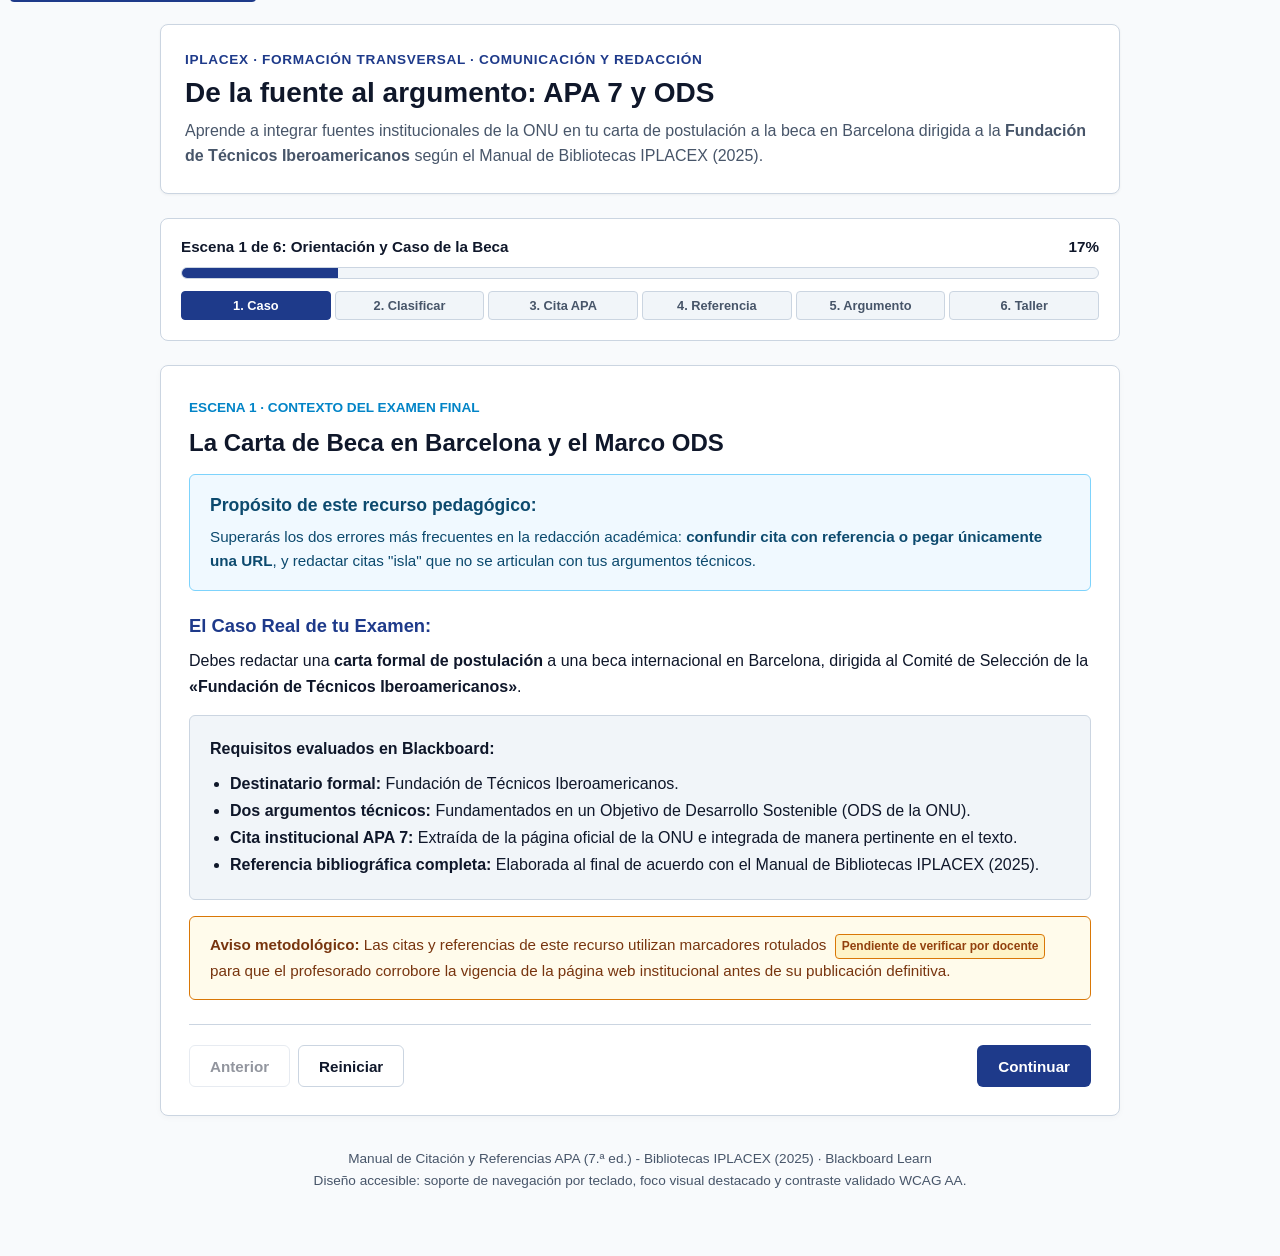
==== public/de_la_fuente_al_argumento_v1.html @ 6ce0df16 "feat: initialize project structure and base app Set up the core development environment with Vite, R" ====
<!DOCTYPE html>
<html lang="es">
<head>
  <meta charset="UTF-8">
  <meta name="viewport" content="width=device-width, initial-scale=1.0">
  <title>De la fuente al argumento (v1) - Objeto de Aprendizaje APA 7 & ODS</title>
  <meta name="description" content="Recurso educativo accesible de Formación Transversal Comunicación y Redacción (IPLACEX): de la fuente al argumento, normas APA 7 y ODS de la ONU.">
  <style>
    :root {
      --color-bg: #f8fafc;
      --color-surface: #ffffff;
      --color-surface-subtle: #f1f5f9;
      --color-border: #cbd5e1;
      --color-border-dark: #94a3b8;
      --color-text: #0f172a;
      --color-text-muted: #475569;
      --color-primary: #1e3a8a;
      --color-primary-hover: #172554;
      --color-accent: #0284c7;
      --color-success-bg: #ecfdf5;
      --color-success-border: #059669;
      --color-success-text: #064e3b;
      --color-error-bg: #fef2f2;
      --color-error-border: #dc2626;
      --color-error-text: #7f1d1d;
      --color-warning-bg: #fffbeb;
      --color-warning-border: #d97706;
      --color-warning-text: #78350f;
      --font-main: -apple-system, BlinkMacSystemFont, "Segoe UI", Roboto, Helvetica, Arial, sans-serif;
      --font-mono: ui-monospace, SFMono-Regular, Menlo, Monaco, Consolas, monospace;
    }

    * {
      box-sizing: border-box;
      margin: 0;
      padding: 0;
    }

    body {
      font-family: var(--font-main);
      background-color: var(--color-bg);
      color: var(--color-text);
      line-height: 1.6;
      padding: 1.5rem 1rem 4rem 1rem;
    }

    /* Skip link for keyboard accessibility */
    .skip-link {
      position: absolute;
      top: -40px;
      left: 10px;
      background: var(--color-primary);
      color: #fff;
      padding: 8px 16px;
      text-decoration: none;
      font-weight: bold;
      z-index: 1000;
      border-radius: 4px;
    }
    .skip-link:focus {
      top: 10px;
      outline: 3px solid #facc15;
    }

    :focus-visible {
      outline: 3px solid #1e3a8a;
      outline-offset: 3px;
    }

    .container {
      max-width: 960px;
      margin: 0 auto;
    }

    header.app-header {
      background: var(--color-surface);
      border: 1px solid var(--color-border);
      border-radius: 8px;
      padding: 1.5rem;
      margin-bottom: 1.5rem;
      box-shadow: 0 1px 3px rgba(0,0,0,0.05);
    }

    .badge-institution {
      font-size: 0.85rem;
      font-weight: 600;
      color: var(--color-primary);
      text-transform: uppercase;
      letter-spacing: 0.05em;
      margin-bottom: 0.25rem;
    }

    h1.resource-title {
      font-size: 1.75rem;
      font-weight: 800;
      color: var(--color-text);
      margin-bottom: 0.5rem;
      line-height: 1.25;
    }

    p.resource-subtitle {
      color: var(--color-text-muted);
      font-size: 1rem;
    }

    /* Accessible Progress Bar */
    .progress-section {
      background: var(--color-surface);
      border: 1px solid var(--color-border);
      border-radius: 8px;
      padding: 1rem 1.25rem;
      margin-bottom: 1.5rem;
    }

    .progress-header {
      display: flex;
      justify-content: space-between;
      align-items: center;
      margin-bottom: 0.5rem;
      font-size: 0.95rem;
      font-weight: 600;
    }

    .progress-track {
      width: 100%;
      height: 12px;
      background: var(--color-surface-subtle);
      border: 1px solid var(--color-border);
      border-radius: 6px;
      overflow: hidden;
    }

    .progress-fill {
      height: 100%;
      background: var(--color-primary);
      width: 16.66%;
      transition: width 0.3s ease;
    }

    .scene-indicators {
      display: flex;
      justify-content: space-between;
      margin-top: 0.75rem;
      gap: 0.25rem;
      overflow-x: auto;
      padding-bottom: 4px;
    }

    .scene-dot-btn {
      flex: 1;
      min-width: 38px;
      background: var(--color-surface-subtle);
      border: 1px solid var(--color-border);
      border-radius: 4px;
      padding: 6px 4px;
      font-size: 0.8rem;
      font-weight: 600;
      color: var(--color-text-muted);
      cursor: pointer;
      text-align: center;
    }

    .scene-dot-btn.active {
      background: var(--color-primary);
      color: #ffffff;
      border-color: var(--color-primary);
    }

    .scene-dot-btn.completed {
      border-color: var(--color-success-border);
      color: var(--color-success-text);
    }

    /* Main Scene Card */
    main.scene-card {
      background: var(--color-surface);
      border: 1px solid var(--color-border);
      border-radius: 8px;
      padding: 1.75rem;
      box-shadow: 0 2px 6px rgba(0,0,0,0.03);
      margin-bottom: 1.5rem;
    }

    .scene-badge {
      display: inline-block;
      font-size: 0.85rem;
      font-weight: 700;
      color: var(--color-accent);
      margin-bottom: 0.5rem;
    }

    h2.scene-heading {
      font-size: 1.5rem;
      color: var(--color-text);
      margin-bottom: 1rem;
      line-height: 1.3;
    }

    .callout {
      border-radius: 6px;
      padding: 1rem 1.25rem;
      margin: 1rem 0;
      font-size: 0.95rem;
      border: 1px solid var(--color-border);
      background: var(--color-surface-subtle);
    }

    .callout-info {
      border-color: #7dd3fc;
      background: #f0f9ff;
      color: #0c4a6e;
    }

    .callout-warning {
      border-color: var(--color-warning-border);
      background: var(--color-warning-bg);
      color: var(--color-warning-text);
    }

    .callout-note {
      font-style: italic;
      color: var(--color-text-muted);
    }

    .tag-unverified {
      display: inline-block;
      background: #fef3c7;
      border: 1px solid #d97706;
      color: #92400e;
      font-size: 0.75rem;
      font-weight: 700;
      padding: 2px 6px;
      border-radius: 4px;
      margin-left: 4px;
    }

    /* Activity components */
    .activity-container {
      margin-top: 1.5rem;
    }

    .options-grid {
      display: grid;
      gap: 1rem;
      margin-top: 1rem;
    }

    .option-card {
      background: var(--color-surface);
      border: 2px solid var(--color-border);
      border-radius: 6px;
      padding: 1rem 1.25rem;
      text-align: left;
      cursor: pointer;
      font-size: 0.95rem;
      color: var(--color-text);
      transition: border-color 0.15s, background-color 0.15s;
    }

    .option-card:hover {
      border-color: var(--color-primary);
      background-color: var(--color-surface-subtle);
    }

    .option-card.selected {
      border-color: var(--color-primary);
      background-color: #eff6ff;
    }

    .feedback-box {
      margin-top: 1.25rem;
      padding: 1rem 1.25rem;
      border-radius: 6px;
      font-size: 0.95rem;
      line-height: 1.5;
      display: none;
    }

    .feedback-box.active {
      display: block;
    }

    .feedback-success {
      background: var(--color-success-bg);
      border: 2px solid var(--color-success-border);
      color: var(--color-success-text);
    }

    .feedback-error {
      background: var(--color-error-bg);
      border: 2px solid var(--color-error-border);
      color: var(--color-error-text);
    }

    .hint-box {
      background: #fefce8;
      border: 1px dashed #ca8a04;
      color: #713f12;
      padding: 0.75rem 1rem;
      border-radius: 6px;
      margin-top: 0.75rem;
      font-size: 0.9rem;
      display: none;
    }

    .hint-box.active {
      display: block;
    }

    /* Actions Toolbar */
    .nav-toolbar {
      display: flex;
      justify-content: space-between;
      align-items: center;
      gap: 0.75rem;
      flex-wrap: wrap;
      margin-top: 1.5rem;
      padding-top: 1.25rem;
      border-top: 1px solid var(--color-border);
    }

    .btn {
      display: inline-flex;
      align-items: center;
      justify-content: center;
      padding: 0.65rem 1.25rem;
      font-size: 0.95rem;
      font-weight: 600;
      border-radius: 6px;
      cursor: pointer;
      text-decoration: none;
      border: 1px solid transparent;
      min-height: 42px;
    }

    .btn-primary {
      background: var(--color-primary);
      color: #ffffff;
    }
    .btn-primary:hover {
      background: var(--color-primary-hover);
    }

    .btn-secondary {
      background: var(--color-surface);
      border-color: var(--color-border);
      color: var(--color-text);
    }
    .btn-secondary:hover {
      background: var(--color-surface-subtle);
      border-color: var(--color-border-dark);
    }

    .btn-hint {
      background: #fef9c3;
      border-color: #facc15;
      color: #854d0e;
    }
    .btn-hint:hover {
      background: #fef08a;
    }

    .btn:disabled {
      opacity: 0.45;
      cursor: not-allowed;
    }

    /* Code & Comparison styling */
    .quote-box {
      background: var(--color-surface-subtle);
      border-left: 4px solid var(--color-primary);
      padding: 1rem;
      margin: 1rem 0;
      font-style: italic;
    }

    .comp-grid {
      display: grid;
      grid-template-columns: 1fr;
      gap: 1.25rem;
      margin-top: 1rem;
    }
    @media (min-width: 768px) {
      .comp-grid {
        grid-template-columns: 1fr 1fr;
      }
    }

    .comp-card {
      border: 2px solid var(--color-border);
      border-radius: 8px;
      padding: 1.25rem;
      background: var(--color-surface);
      display: flex;
      flex-direction: column;
      justify-content: space-between;
    }

    .comp-badge {
      font-size: 0.8rem;
      font-weight: 700;
      padding: 2px 8px;
      border-radius: 4px;
      margin-bottom: 0.5rem;
      display: inline-block;
    }

    .comp-badge-ineffective {
      background: #fee2e2;
      color: #991b1b;
      border: 1px solid #f87171;
    }

    .comp-badge-effective {
      background: #dcfce7;
      color: #166534;
      border: 1px solid #4ade80;
    }

    .ref-builder-item {
      background: var(--color-surface-subtle);
      border: 1px solid var(--color-border);
      padding: 0.75rem 1rem;
      border-radius: 6px;
      margin-bottom: 0.5rem;
    }
    .ref-builder-item strong {
      color: var(--color-primary);
    }

    /* Checklist */
    .rubric-item {
      border: 1px solid var(--color-border);
      border-radius: 6px;
      padding: 1rem;
      margin-bottom: 0.75rem;
      background: var(--color-surface);
    }
    .rubric-item label {
      display: flex;
      align-items: flex-start;
      gap: 0.75rem;
      font-weight: 600;
      cursor: pointer;
    }
    .rubric-item input[type="checkbox"] {
      width: 20px;
      height: 20px;
      margin-top: 2px;
      accent-color: var(--color-primary);
    }

    footer.app-footer {
      text-align: center;
      font-size: 0.85rem;
      color: var(--color-text-muted);
      margin-top: 2rem;
    }

    /* Screen reader only */
    .sr-only {
      position: absolute;
      width: 1px;
      height: 1px;
      padding: 0;
      margin: -1px;
      overflow: hidden;
      clip: rect(0,0,0,0);
      border: 0;
    }
  </style>
</head>
<body>
  <a href="#main-content" class="skip-link">Saltar al contenido principal</a>

  <div class="container">
    <header class="app-header" role="banner">
      <div class="badge-institution">IPLACEX · Formación Transversal · Comunicación y Redacción</div>
      <h1 class="resource-title">De la fuente al argumento: APA 7 y ODS</h1>
      <p class="resource-subtitle">
        Aprende a integrar fuentes institucionales de la ONU en tu carta de postulación a la beca en Barcelona dirigida a la <strong>Fundación de Técnicos Iberoamericanos</strong> según el Manual de Bibliotecas IPLACEX (2025).
      </p>
    </header>

    <!-- Progress indicator -->
    <section class="progress-section" aria-label="Progreso del recurso educativo">
      <div class="progress-header">
        <span id="progress-label">Escena 1 de 6: Orientación y Caso</span>
        <span id="progress-percent" aria-live="polite">17%</span>
      </div>
      <div class="progress-track" role="progressbar" id="progress-bar" aria-valuenow="17" aria-valuemin="0" aria-valuemax="100" aria-labelledby="progress-label">
        <div class="progress-fill" id="progress-fill" style="width: 17%;"></div>
      </div>
      <nav class="scene-indicators" aria-label="Selector de escenas">
        <button class="scene-dot-btn active" id="dot-1" onclick="goToScene(1)">1. Caso</button>
        <button class="scene-dot-btn" id="dot-2" onclick="goToScene(2)">2. Clasificar</button>
        <button class="scene-dot-btn" id="dot-3" onclick="goToScene(3)">3. Cita APA</button>
        <button class="scene-dot-btn" id="dot-4" onclick="goToScene(4)">4. Referencia</button>
        <button class="scene-dot-btn" id="dot-5" onclick="goToScene(5)">5. Argumento</button>
        <button class="scene-dot-btn" id="dot-6" onclick="goToScene(6)">6. Taller</button>
      </nav>
    </section>

    <!-- Main dynamic stage -->
    <main class="scene-card" id="main-content" role="main" tabindex="-1">
      <div id="scene-container">
        <!-- Content will be rendered dynamically by JavaScript -->
      </div>

      <nav class="nav-toolbar" aria-label="Navegación entre escenas">
        <div style="display: flex; gap: 0.5rem;">
          <button class="btn btn-secondary" id="btn-prev" onclick="changeScene(-1)">Anterior</button>
          <button class="btn btn-secondary" id="btn-restart" onclick="restartResource()">Reiniciar</button>
        </div>
        <div style="display: flex; gap: 0.5rem;">
          <button class="btn btn-hint" id="btn-hint" onclick="toggleHint()">Mostrar Pista</button>
          <button class="btn btn-primary" id="btn-next" onclick="changeScene(1)">Continuar</button>
        </div>
      </nav>
    </main>

    <footer class="app-footer">
      <p>Manual de Citación y Referencias APA (7.ª ed.) - Bibliotecas IPLACEX (2025) · Blackboard Learn</p>
      <p>Diseño accesible: soporte de navegación por teclado, foco visual destacado y contraste validado WCAG AA.</p>
    </footer>
  </div>

  <script>
    // State management
    let currentScene = 1;
    const totalScenes = 6;
    let hintVisible = false;

    // Interactive state for Scene 2
    let s2Answers = {};
    const s2Items = [
      { id: 'item1', text: 'https://www.un.org/sustainabledevelopment/es/cities/', correct: 'url', explanation: 'Es una URL suelta. Nunca debe ponerse en el cuerpo del texto para fundamentar una afirmación, ni reemplaza la cita o referencia.' },
      { id: 'item2', text: '(Organización de las Naciones Unidas [ONU], 2023, párr. 4)', correct: 'cita', explanation: 'Es una CITA PARENTÉTICA en el texto. Se ubica en el párrafo entre paréntesis, indicando autor corporativo, sigla, año y párrafo.' },
      { id: 'item3', text: 'Organización de las Naciones Unidas. (2023). Objetivo 11: Lograr que las ciudades sean más inclusivas, seguras, resilientes y sostenibles. Naciones Unidas. https://www.un.org/sustainabledevelopment/es/cities/', correct: 'referencia', explanation: 'Es una REFERENCIA BIBLIOGRÁFICA completa según APA 7 (Manual IPLACEX 2025), ubicada en la sección final de Referencias.' }
    ];

    // Interactive state for Scene 3
    let s3Selected = null;

    // Interactive state for Scene 5
    let s5Selected = null;

    function renderScene(sceneNum) {
      const container = document.getElementById('scene-container');
      hintVisible = false;
      document.getElementById('btn-hint').style.display = (sceneNum >= 2 && sceneNum <= 5) ? 'inline-flex' : 'none';
      document.getElementById('btn-prev').disabled = (sceneNum === 1);
      document.getElementById('btn-next').innerText = (sceneNum === totalScenes) ? 'Finalizar' : 'Continuar';

      // Update progress
      const pct = Math.round((sceneNum / totalScenes) * 100);
      document.getElementById('progress-percent').innerText = pct + '%';
      document.getElementById('progress-fill').style.width = pct + '%';
      document.getElementById('progress-bar').setAttribute('aria-valuenow', pct);

      const sceneNames = [
        "Orientación y Caso de la Beca",
        "Clasificar Cita, Referencia y URL",
        "Seleccionar Cita Institucional APA 7",
        "Construir la Referencia Bibliográfica",
        "Comparar Fragmentos y Argumentación ODS",
        "Taller Integrador y Autoevaluación"
      ];
      document.getElementById('progress-label').innerText = `Escena ${sceneNum} de ${totalScenes}: ${sceneNames[sceneNum - 1]}`;

      // Update dot buttons
      for (let i = 1; i <= totalScenes; i++) {
        const dot = document.getElementById('dot-' + i);
        if (dot) {
          dot.className = 'scene-dot-btn' + (i === sceneNum ? ' active' : (i < sceneNum ? ' completed' : ''));
        }
      }

      if (sceneNum === 1) {
        container.innerHTML = `
          <span class="scene-badge">ESCENA 1 · CONTEXTO DEL EXAMEN FINAL</span>
          <h2 class="scene-heading">La Carta de Beca en Barcelona y el Marco ODS</h2>
          
          <div class="callout callout-info">
            <h3 style="font-size: 1.1rem; margin-bottom: 0.35rem;">Propósito de este recurso pedagógico:</h3>
            <p>Superarás los dos errores más frecuentes en la redacción académica: <strong>confundir cita con referencia o pegar únicamente una URL</strong>, y redactar citas "isla" que no se articulan con tus argumentos técnicos.</p>
          </div>

          <h3 style="font-size: 1.15rem; margin-top: 1.25rem; color: var(--color-primary);">El Caso Real de tu Examen:</h3>
          <p style="margin-top: 0.5rem;">
            Debes redactar una <strong>carta formal de postulación</strong> a una beca internacional en Barcelona, dirigida al Comité de Selección de la <strong>«Fundación de Técnicos Iberoamericanos»</strong>.
          </p>
          
          <div style="background: var(--color-surface-subtle); border: 1px solid var(--color-border); border-radius: 6px; padding: 1.25rem; margin: 1rem 0;">
            <h4 style="font-size: 1rem; color: var(--color-text); margin-bottom: 0.5rem;">Requisitos evaluados en Blackboard:</h4>
            <ul style="padding-left: 1.25rem; line-height: 1.7;">
              <li><strong>Destinatario formal:</strong> Fundación de Técnicos Iberoamericanos.</li>
              <li><strong>Dos argumentos técnicos:</strong> Fundamentados en un Objetivo de Desarrollo Sostenible (ODS de la ONU).</li>
              <li><strong>Cita institucional APA 7:</strong> Extraída de la página oficial de la ONU e integrada de manera pertinente en el texto.</li>
              <li><strong>Referencia bibliográfica completa:</strong> Elaborada al final de acuerdo con el Manual de Bibliotecas IPLACEX (2025).</li>
            </ul>
          </div>

          <div class="callout callout-warning">
            <strong>Aviso metodológico:</strong> Las citas y referencias de este recurso utilizan marcadores rotulados <span class="tag-unverified">Pendiente de verificar por docente</span> para que el profesorado corrobore la vigencia de la página web institucional antes de su publicación definitiva.
          </div>
        `;
      } else if (sceneNum === 2) {
        container.innerHTML = `
          <span class="scene-badge">ESCENA 2 · ACTIVIDAD INTERACTIVA</span>
          <h2 class="scene-heading">Clasificar: Cita en el texto, Referencia o URL</h2>
          <p>Identifica cada elemento para evitar el error de copiar y pegar enlaces en medio de tus párrafos.</p>

          <div class="activity-container">
            ${s2Items.map((item, idx) => `
              <div style="background: var(--color-surface-subtle); border: 1px solid var(--color-border); border-radius: 6px; padding: 1rem; margin-bottom: 1rem;">
                <p style="font-family: var(--font-mono); font-size: 0.95rem; margin-bottom: 0.75rem; word-break: break-all;"><strong>Elemento ${idx + 1}:</strong> "${item.text}"</p>
                <div style="display: flex; gap: 0.5rem; flex-wrap: wrap;">
                  <button class="btn btn-secondary ${s2Answers[item.id] === 'cita' ? 'btn-primary' : ''}" onclick="selectS2('${item.id}', 'cita')">Cita en el texto</button>
                  <button class="btn btn-secondary ${s2Answers[item.id] === 'referencia' ? 'btn-primary' : ''}" onclick="selectS2('${item.id}', 'referencia')">Referencia bibliográfica</button>
                  <button class="btn btn-secondary ${s2Answers[item.id] === 'url' ? 'btn-primary' : ''}" onclick="selectS2('${item.id}', 'url')">URL suelta</button>
                </div>
                <div id="fb-s2-${item.id}" class="feedback-box" style="margin-top: 0.75rem;"></div>
              </div>
            `).join('')}
          </div>

          <div id="hint-content" class="hint-box">
            <strong>Pista docente:</strong> La cita va dentro del párrafo con paréntesis o en la redacción; la referencia va en la lista final con autor, fecha, título en cursiva y enlace; la URL suelta es solo la dirección web técnica sin datos de autoría.
          </div>
        `;
      } else if (sceneNum === 3) {
        container.innerHTML = `
          <span class="scene-badge">ESCENA 3 · REGLAS APA 7 (MANUAL IPLACEX 2025)</span>
          <h2 class="scene-heading">Seleccionar la Cita Institucional Correcta</h2>
          <p>En páginas web de la ONU, el autor es corporativo: <strong>Organización de las Naciones Unidas [ONU]</strong> en primera mención. En citas textuales de páginas web sin número de página, se indica el párrafo (ej. <code>párr. 4</code>).</p>

          <div class="activity-container">
            <h3 style="font-size: 1.05rem; margin-bottom: 0.75rem;">¿Cuál de las siguientes opciones cita correctamente la fuente en el cuerpo de la carta?</h3>
            <div class="options-grid">
              <button class="option-card ${s3Selected === 1 ? 'selected' : ''}" onclick="selectS3(1)">
                <strong>Opción A:</strong> "Como señala la Organización de las Naciones Unidas [ONU] (2023, párr. 4), la gestión eficiente de residuos en urbes requiere técnicos capacitados..."
              </button>
              <button class="option-card ${s3Selected === 2 ? 'selected' : ''}" onclick="selectS3(2)">
                <strong>Opción B:</strong> "La gestión eficiente de residuos en urbes requiere técnicos capacitados (ver https://www.un.org/sustainabledevelopment/es/cities/)."
              </button>
              <button class="option-card ${s3Selected === 3 ? 'selected' : ''}" onclick="selectS3(3)">
                <strong>Opción C:</strong> "Según el artículo 'Objetivo 11' (2023), se necesitan técnicos en Barcelona..."
              </button>
            </div>
            <div id="fb-s3" class="feedback-box"></div>
          </div>

          <div id="hint-content" class="hint-box">
            <strong>Pista docente:</strong> Descarta inmediatamente cualquier opción que inserte una dirección "https://" dentro del texto. En APA 7 nunca se cita por URL ni por título cuando la institución es claramente la autora.
          </div>
        `;
      } else if (sceneNum === 4) {
        container.innerHTML = `
          <span class="scene-badge">ESCENA 4 · CONSTRUCCIÓN DE LA REFERENCIA</span>
          <h2 class="scene-heading">Los 4 Elementos Canónicos de la Referencia APA 7</h2>
          <p>Toda referencia de página web institucional responde a cuatro preguntas fundamentales:</p>

          <div style="margin: 1.25rem 0;">
            <div class="ref-builder-item">
              <strong>1. ¿Quién? (Autor corporativo):</strong> Organización de las Naciones Unidas.
              <div style="font-size: 0.85rem; color: var(--color-text-muted);">Nombre completo oficial terminado en punto.</div>
            </div>
            <div class="ref-builder-item">
              <strong>2. ¿Cuándo? (Fecha):</strong> (2023). <span class="tag-unverified">Pendiente de verificar por docente</span>
              <div style="font-size: 0.85rem; color: var(--color-text-muted);">Año entre paréntesis seguido de punto. Si la página no tiene fecha visible, se usa <em>(s.f.)</em>.</div>
            </div>
            <div class="ref-builder-item">
              <strong>3. ¿Qué? (Título de la página web):</strong> <em>Objetivo 11: Lograr que las ciudades sean más inclusivas, seguras, resilientes y sostenibles.</em>
              <div style="font-size: 0.85rem; color: var(--color-text-muted);">En cursiva (itálica), seguido de punto.</div>
            </div>
            <div class="ref-builder-item">
              <strong>4. ¿Dónde? (Sitio web y URL):</strong> Naciones Unidas. https://www.un.org/sustainabledevelopment/es/cities/
              <div style="font-size: 0.85rem; color: var(--color-text-muted);">Nombre del sitio si difiere del autor, y la URL directa sin punto final para mantener activo el hipervínculo.</div>
            </div>
          </div>

          <div class="callout callout-info">
            <strong>Resultado final consolidado en la sección "Referencias":</strong><br>
            <p style="font-family: var(--font-mono); font-size: 0.9rem; margin-top: 0.5rem; background: #fff; padding: 0.75rem; border: 1px solid var(--color-border); border-radius: 4px;">
              Organización de las Naciones Unidas. (2023). <em>Objetivo 11: Lograr que las ciudades sean más inclusivas, seguras, resilientes y sostenibles</em>. Naciones Unidas. https://www.un.org/sustainabledevelopment/es/cities/
            </p>
          </div>

          <div id="hint-content" class="hint-box">
            <strong>Pista docente:</strong> En APA 7 ya NO se utiliza la frase "Recuperado de" antes del enlace, a menos que se trate de un recurso que cambia continuamente y exija fecha de consulta.
          </div>
        `;
      } else if (sceneNum === 5) {
        container.innerHTML = `
          <span class="scene-badge">ESCENA 5 · ANÁLISIS RETÓRICO Y ARGUMENTACIÓN</span>
          <h2 class="scene-heading">¿Dónde la fuente del ODS fundamenta el argumento?</h2>
          <p>Compara estos dos fragmentos de postulantes a la <strong>Fundación de Técnicos Iberoamericanos</strong>:</p>

          <div class="comp-grid">
            <div class="comp-card">
              <div>
                <span class="comp-badge comp-badge-ineffective">FRAGMENTO A · CITA DECORATIVA ("ISLA")</span>
                <p style="font-style: italic; font-size: 0.95rem; margin-top: 0.5rem;">
                  "Estimados miembros de la Fundación: Me dirijo a ustedes porque deseo ganar la beca en Barcelona. Como señala la Organización de las Naciones Unidas [ONU] (2023), 'las ciudades representan más del 60 % del uso de recursos'. Por eso Barcelona es una ciudad hermosa y quiero visitarla para estudiar."
                </p>
              </div>
              <button class="btn btn-secondary ${s5Selected === 'A' ? 'btn-primary' : ''}" style="margin-top: 1rem;" onclick="selectS5('A')">Evaluar Fragmento A</button>
            </div>

            <div class="comp-card">
              <div>
                <span class="comp-badge comp-badge-effective">FRAGMENTO B · CITA INTEGRADA Y FUNDAMENTADA</span>
                <p style="font-style: italic; font-size: 0.95rem; margin-top: 0.5rem;">
                  "Estimado Comité de Selección: Postulo a la beca técnica en Barcelona motivado por la necesidad de descarbonizar el transporte local. Según la Organización de las Naciones Unidas [ONU] (2023), lograr ciudades sostenibles (ODS 11) exige modernizar la infraestructura energética crítica (párr. 4). La formación en Barcelona me otorgará metodologías prácticas en redes inteligentes para transferirlas a los municipios de mi región."
                </p>
              </div>
              <button class="btn btn-secondary ${s5Selected === 'B' ? 'btn-primary' : ''}" style="margin-top: 1rem;" onclick="selectS5('B')">Evaluar Fragmento B</button>
            </div>
          </div>

          <div id="fb-s5" class="feedback-box"></div>

          <div id="hint-content" class="hint-box">
            <strong>Pista docente:</strong> Fíjate en cuál de los dos textos el estudiante utiliza los datos de la ONU como base para justificar por qué la beca técnica en Barcelona resolverá una necesidad concreta en su comunidad.
          </div>
        `;
      } else if (sceneNum === 6) {
        container.innerHTML = `
          <span class="scene-badge">ESCENA 6 · TALLER INTEGRADOR Y AUTOEVALUACIÓN</span>
          <h2 class="scene-heading">Pauta de Autoevaluación para tu Carta de Beca</h2>
          <p>Usa esta lista de cotejo antes de entregar tu examen final en Blackboard para garantizar el cumplimiento de los estándares de APA 7 y comunicación formal:</p>

          <div style="margin-top: 1.25rem;">
            <div class="rubric-item">
              <label>
                <input type="checkbox" onchange="checkRubric()">
                <span>
                  <strong>1. Destinatario y Adecuación Formal:</strong>
                  <br><span style="font-size: 0.85rem; font-weight: normal; color: var(--color-text-muted);">La carta está dirigida a la «Fundación de Técnicos Iberoamericanos» con tono formal, profesional y respetuoso.</span>
                </span>
              </label>
            </div>

            <div class="rubric-item">
              <label>
                <input type="checkbox" onchange="checkRubric()">
                <span>
                  <strong>2. Vínculo Explícito con ODS de la ONU:</strong>
                  <br><span style="font-size: 0.85rem; font-weight: normal; color: var(--color-text-muted);">Presentas dos argumentos técnicos vinculados claramente con una meta u objetivo de desarrollo sostenible.</span>
                </span>
              </label>
            </div>

            <div class="rubric-item">
              <label>
                <input type="checkbox" onchange="checkRubric()">
                <span>
                  <strong>3. Cita Institucional Correcta (sin URL en el texto):</strong>
                  <br><span style="font-size: 0.85rem; font-weight: normal; color: var(--color-text-muted);">Utilizas autor corporativo, año o (s.f.) y número de párrafo en caso de cita directa, sin incluir enlaces web dentro del párrafo.</span>
                </span>
              </label>
            </div>

            <div class="rubric-item">
              <label>
                <input type="checkbox" onchange="checkRubric()">
                <span>
                  <strong>4. Articulación Fuente-Argumento:</strong>
                  <br><span style="font-size: 0.85rem; font-weight: normal; color: var(--color-text-muted);">La cita sustenta tu argumento; explicas cómo la estancia en Barcelona te permitirá aplicar soluciones técnicas.</span>
                </span>
              </label>
            </div>

            <div class="rubric-item">
              <label>
                <input type="checkbox" onchange="checkRubric()">
                <span>
                  <strong>5. Referencia Bibliográfica Completa (Manual IPLACEX 2025):</strong>
                  <br><span style="font-size: 0.85rem; font-weight: normal; color: var(--color-text-muted);">Autor. (Año o s.f.). <em>Título en cursiva</em>. Sitio web. URL activa al final del documento.</span>
                </span>
              </label>
            </div>
          </div>

          <div id="rubric-summary" class="callout callout-info" style="margin-top: 1.25rem;">
            Marca los 5 criterios anteriores para comprobar el estado de preparación de tu carta de postulación.
          </div>
        `;
      }
    }

    function changeScene(delta) {
      const next = currentScene + delta;
      if (next >= 1 && next <= totalScenes) {
        goToScene(next);
      }
    }

    function goToScene(target) {
      currentScene = target;
      renderScene(currentScene);
      document.getElementById('main-content').focus();
    }

    function restartResource() {
      if (confirm("¿Deseas reiniciar el recurso desde la Escena 1?")) {
        s2Answers = {};
        s3Selected = null;
        s5Selected = null;
        goToScene(1);
      }
    }

    function toggleHint() {
      hintVisible = !hintVisible;
      const hint = document.getElementById('hint-content');
      if (hint) {
        hint.className = hintVisible ? 'hint-box active' : 'hint-box';
        document.getElementById('btn-hint').innerText = hintVisible ? 'Ocultar Pista' : 'Mostrar Pista';
      }
    }

    function selectS2(itemId, category) {
      s2Answers[itemId] = category;
      const item = s2Items.find(i => i.id === itemId);
      const fb = document.getElementById('fb-s2-' + itemId);
      const isCorrect = (category === item.correct);

      fb.className = 'feedback-box active ' + (isCorrect ? 'feedback-success' : 'feedback-error');
      fb.innerHTML = `<strong>${isCorrect ? '¡Correcto!' : 'Respuesta a revisar:'}</strong> ${item.explanation}`;
      renderScene(2);
      document.getElementById('fb-s2-' + itemId).className = 'feedback-box active ' + (isCorrect ? 'feedback-success' : 'feedback-error');
      document.getElementById('fb-s2-' + itemId).innerHTML = `<strong>${isCorrect ? '¡Correcto!' : 'Respuesta a revisar:'}</strong> ${item.explanation}`;
    }

    function selectS3(opt) {
      s3Selected = opt;
      const fb = document.getElementById('fb-s3');
      fb.className = 'feedback-box active';
      if (opt === 1) {
        fb.className += ' feedback-success';
        fb.innerHTML = '<strong>¡Excelente elección!</strong> Es una Cita Narrativa correcta: autor institucional completo con sigla entre corchetes en primera mención [ONU], año entre paréntesis y número de párrafo.';
      } else if (opt === 2) {
        fb.className += ' feedback-error';
        fb.innerHTML = '<strong>Error común:</strong> Nunca coloques la dirección web "https://" dentro del párrafo o entre paréntesis. La URL pertenece únicamente a la lista final de referencias.';
      } else {
        fb.className += ' feedback-error';
        fb.innerHTML = '<strong>Inadecuado:</strong> En APA 7 solo se cita por el título cuando no hay autor personal ni corporativo. En este caso el autor es la Organización de las Naciones Unidas.';
      }
      renderScene(3);
      const fbUpdated = document.getElementById('fb-s3');
      fbUpdated.className = 'feedback-box active ' + (opt === 1 ? 'feedback-success' : 'feedback-error');
      fbUpdated.innerHTML = (opt === 1) 
        ? '<strong>¡Excelente elección!</strong> Es una Cita Narrativa correcta: autor institucional completo con sigla entre corchetes en primera mención [ONU], año entre paréntesis y número de párrafo.'
        : (opt === 2 ? '<strong>Error común:</strong> Nunca coloques la URL en el texto.' : '<strong>Inadecuado:</strong> Cita por el autor corporativo, no por el título.');
    }

    function selectS5(choice) {
      s5Selected = choice;
      renderScene(5);
      const fb = document.getElementById('fb-s5');
      fb.className = 'feedback-box active';
      if (choice === 'B') {
        fb.className += ' feedback-success';
        fb.innerHTML = '<strong>¡Correcto! El Fragmento B articula sólidamente la fuente:</strong> La cita de la ONU (ODS 11) actúa como diagnóstico riguroso de una necesidad técnica, y el postulante explica de inmediato cómo la estancia en Barcelona le proporcionará las herramientas para solventar esa necesidad en su comunidad.';
      } else {
        fb.className += ' feedback-error';
        fb.innerHTML = '<strong>Atención al Fragmento A:</strong> Presenta una "cita isla". El estudiante arroja el dato de la ONU pero luego habla de sus deseos personales de viajar a Barcelona, sin explicar la relevancia técnica de la beca ni cómo aplicará esos aprendizajes.';
      }
    }

    function checkRubric() {
      const checkboxes = document.querySelectorAll('.rubric-item input[type="checkbox"]');
      let checkedCount = 0;
      checkboxes.forEach(cb => { if (cb.checked) checkedCount++; });
      const summary = document.getElementById('rubric-summary');
      if (checkedCount === 5) {
        summary.className = 'callout callout-info';
        summary.style.background = 'var(--color-success-bg)';
        summary.style.borderColor = 'var(--color-success-border)';
        summary.style.color = 'var(--color-success-text)';
        summary.innerHTML = '<strong>¡Felicitaciones! Has verificado los 5 criterios esenciales:</strong> Tu carta de postulación a la Fundación de Técnicos Iberoamericanos cumple con los lineamientos del Manual de Bibliotecas IPLACEX (2025) y los requisitos del examen final.';
      } else {
        summary.className = 'callout callout-info';
        summary.innerHTML = `Has verificado <strong>${checkedCount} de 5 criterios</strong>. Asegúrate de revisar los puntos pendientes en tu borrador antes del envío final.`;
      }
    }

    // Keyboard navigation (Left/Right arrows when not in input)
    document.addEventListener('keydown', function(e) {
      if (e.target.tagName !== 'INPUT' && e.target.tagName !== 'TEXTAREA') {
        if (e.key === 'ArrowRight' && currentScene < totalScenes) {
          changeScene(1);
        } else if (e.key === 'ArrowLeft' && currentScene > 1) {
          changeScene(-1);
        }
      }
    });

    // Initial render
    renderScene(1);
  </script>
</body>
</html>
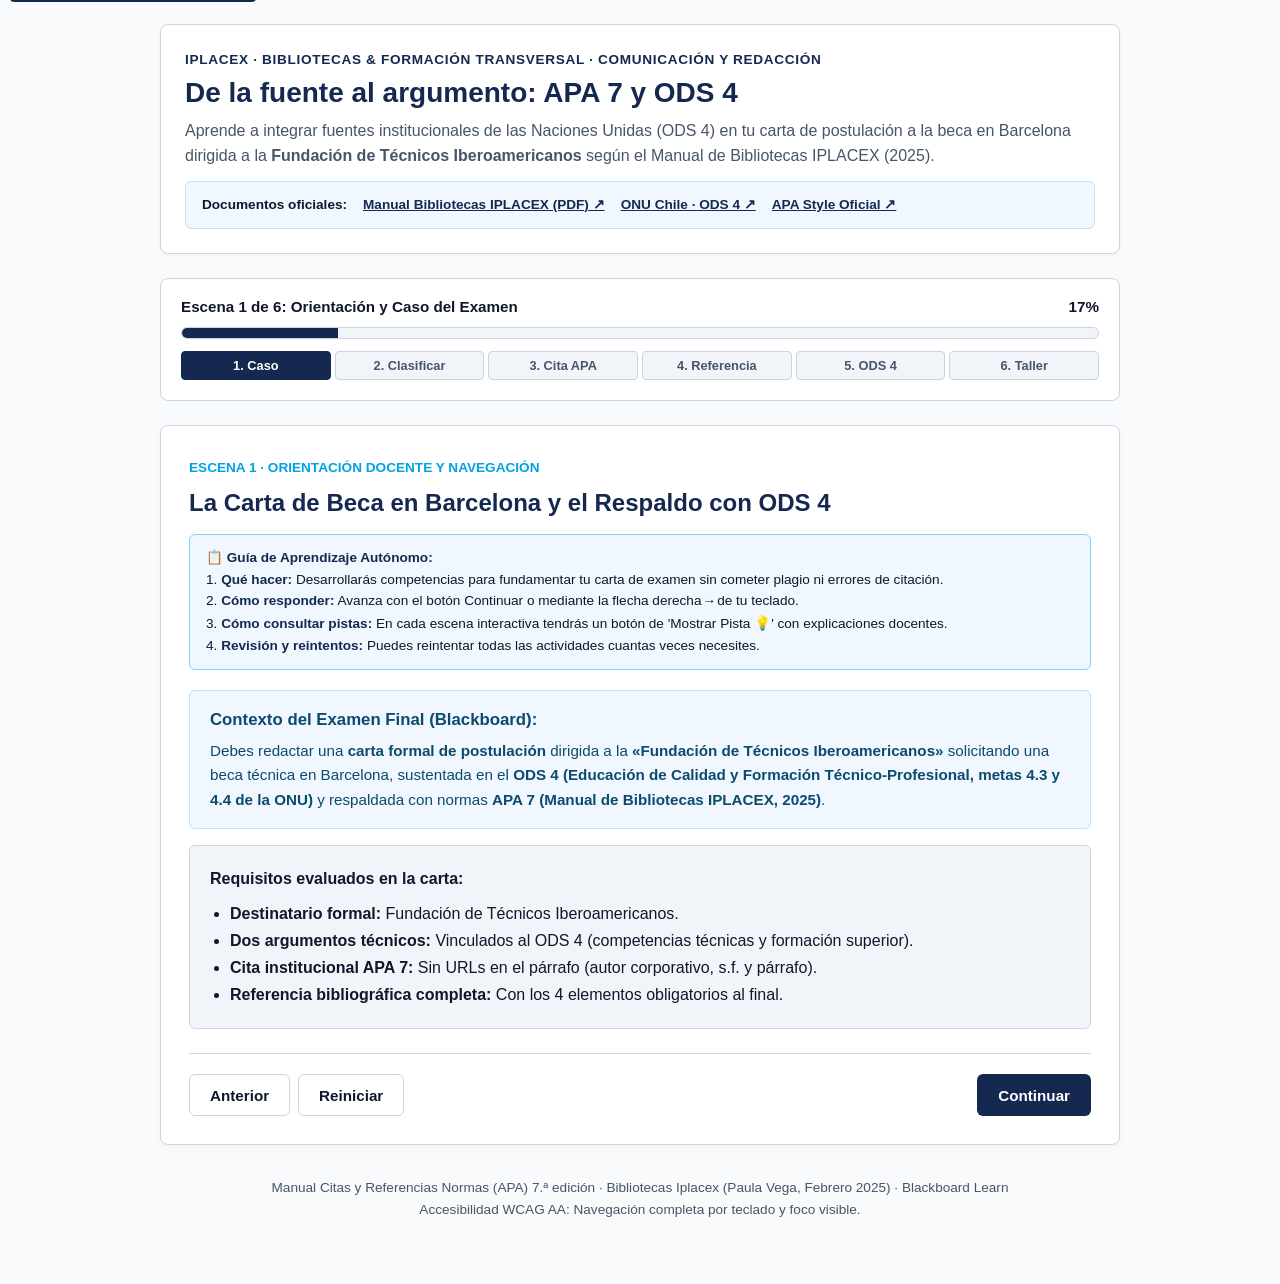
==== commit 546f457c: "feat: update institutional branding and content Update institutional links, course documentation det" ====
--- a/public/de_la_fuente_al_argumento_v1.html
+++ b/public/de_la_fuente_al_argumento_v1.html
@@ -3,8 +3,8 @@
 <head>
   <meta charset="UTF-8">
   <meta name="viewport" content="width=device-width, initial-scale=1.0">
-  <title>De la fuente al argumento (v1) - Objeto de Aprendizaje APA 7 & ODS</title>
-  <meta name="description" content="Recurso educativo accesible de Formación Transversal Comunicación y Redacción (IPLACEX): de la fuente al argumento, normas APA 7 y ODS de la ONU.">
+  <title>De la fuente al argumento (v1) - Objeto de Aprendizaje APA 7 y ODS 4 (IPLACEX)</title>
+  <meta name="description" content="Recurso educativo accesible autoinstructivo de Formación Transversal Comunicación y Redacción (IPLACEX): de la fuente al argumento, normas APA 7 y ODS 4 de la ONU.">
   <style>
     :root {
       --color-bg: #f8fafc;
@@ -14,9 +14,9 @@
       --color-border-dark: #94a3b8;
       --color-text: #0f172a;
       --color-text-muted: #475569;
-      --color-primary: #1e3a8a;
-      --color-primary-hover: #172554;
-      --color-accent: #0284c7;
+      --color-iplacex-navy: #15284f;
+      --color-iplacex-blue: #1e3a8a;
+      --color-iplacex-cyan: #00a3e0;
       --color-success-bg: #ecfdf5;
       --color-success-border: #059669;
       --color-success-text: #064e3b;
@@ -44,12 +44,11 @@
       padding: 1.5rem 1rem 4rem 1rem;
     }
 
-    /* Skip link for keyboard accessibility */
     .skip-link {
       position: absolute;
       top: -40px;
       left: 10px;
-      background: var(--color-primary);
+      background: var(--color-iplacex-navy);
       color: #fff;
       padding: 8px 16px;
       text-decoration: none;
@@ -63,7 +62,7 @@
     }
 
     :focus-visible {
-      outline: 3px solid #1e3a8a;
+      outline: 3px solid var(--color-iplacex-navy);
       outline-offset: 3px;
     }
 
@@ -83,8 +82,8 @@
 
     .badge-institution {
       font-size: 0.85rem;
-      font-weight: 600;
-      color: var(--color-primary);
+      font-weight: 700;
+      color: var(--color-iplacex-navy);
       text-transform: uppercase;
       letter-spacing: 0.05em;
       margin-bottom: 0.25rem;
@@ -93,17 +92,28 @@
     h1.resource-title {
       font-size: 1.75rem;
       font-weight: 800;
-      color: var(--color-text);
+      color: var(--color-iplacex-navy);
       margin-bottom: 0.5rem;
       line-height: 1.25;
     }
 
-    p.resource-subtitle {
-      color: var(--color-text-muted);
-      font-size: 1rem;
-    }
-
-    /* Accessible Progress Bar */
+    .official-sources-bar {
+      display: flex;
+      gap: 1rem;
+      flex-wrap: wrap;
+      background: #f0f7ff;
+      border: 1px solid #bae6fd;
+      padding: 0.75rem 1rem;
+      border-radius: 6px;
+      margin-top: 0.75rem;
+      font-size: 0.85rem;
+    }
+    .official-sources-bar a {
+      color: var(--color-iplacex-navy);
+      font-weight: 600;
+      text-decoration: underline;
+    }
+
     .progress-section {
       background: var(--color-surface);
       border: 1px solid var(--color-border);
@@ -132,7 +142,7 @@
 
     .progress-fill {
       height: 100%;
-      background: var(--color-primary);
+      background: var(--color-iplacex-navy);
       width: 16.66%;
       transition: width 0.3s ease;
     }
@@ -148,7 +158,7 @@
 
     .scene-dot-btn {
       flex: 1;
-      min-width: 38px;
+      min-width: 60px;
       background: var(--color-surface-subtle);
       border: 1px solid var(--color-border);
       border-radius: 4px;
@@ -161,9 +171,9 @@
     }
 
     .scene-dot-btn.active {
-      background: var(--color-primary);
+      background: var(--color-iplacex-navy);
       color: #ffffff;
-      border-color: var(--color-primary);
+      border-color: var(--color-iplacex-navy);
     }
 
     .scene-dot-btn.completed {
@@ -171,7 +181,6 @@
       color: var(--color-success-text);
     }
 
-    /* Main Scene Card */
     main.scene-card {
       background: var(--color-surface);
       border: 1px solid var(--color-border);
@@ -185,13 +194,13 @@
       display: inline-block;
       font-size: 0.85rem;
       font-weight: 700;
-      color: var(--color-accent);
+      color: var(--color-iplacex-cyan);
       margin-bottom: 0.5rem;
     }
 
     h2.scene-heading {
       font-size: 1.5rem;
-      color: var(--color-text);
+      color: var(--color-iplacex-navy);
       margin-bottom: 1rem;
       line-height: 1.3;
     }
@@ -206,37 +215,21 @@
     }
 
     .callout-info {
-      border-color: #7dd3fc;
-      background: #f0f9ff;
+      border-color: #bae6fd;
+      background: #f0f7ff;
       color: #0c4a6e;
     }
 
-    .callout-warning {
-      border-color: var(--color-warning-border);
-      background: var(--color-warning-bg);
-      color: var(--color-warning-text);
-    }
-
-    .callout-note {
-      font-style: italic;
-      color: var(--color-text-muted);
-    }
-
-    .tag-unverified {
-      display: inline-block;
-      background: #fef3c7;
-      border: 1px solid #d97706;
-      color: #92400e;
-      font-size: 0.75rem;
-      font-weight: 700;
-      padding: 2px 6px;
-      border-radius: 4px;
-      margin-left: 4px;
-    }
-
-    /* Activity components */
-    .activity-container {
-      margin-top: 1.5rem;
+    .instructions-box {
+      background: #f0f7ff;
+      border: 1px solid #7dd3fc;
+      border-radius: 6px;
+      padding: 0.75rem 1rem;
+      margin-bottom: 1.25rem;
+      font-size: 0.85rem;
+    }
+    .instructions-box strong {
+      color: var(--color-iplacex-navy);
     }
 
     .options-grid {
@@ -258,12 +251,12 @@
     }
 
     .option-card:hover {
-      border-color: var(--color-primary);
+      border-color: var(--color-iplacex-navy);
       background-color: var(--color-surface-subtle);
     }
 
     .option-card.selected {
-      border-color: var(--color-primary);
+      border-color: var(--color-iplacex-navy);
       background-color: #eff6ff;
     }
 
@@ -307,7 +300,6 @@
       display: block;
     }
 
-    /* Actions Toolbar */
     .nav-toolbar {
       display: flex;
       justify-content: space-between;
@@ -334,11 +326,11 @@
     }
 
     .btn-primary {
-      background: var(--color-primary);
+      background: var(--color-iplacex-navy);
       color: #ffffff;
     }
     .btn-primary:hover {
-      background: var(--color-primary-hover);
+      background: var(--color-iplacex-blue);
     }
 
     .btn-secondary {
@@ -355,23 +347,6 @@
       background: #fef9c3;
       border-color: #facc15;
       color: #854d0e;
-    }
-    .btn-hint:hover {
-      background: #fef08a;
-    }
-
-    .btn:disabled {
-      opacity: 0.45;
-      cursor: not-allowed;
-    }
-
-    /* Code & Comparison styling */
-    .quote-box {
-      background: var(--color-surface-subtle);
-      border-left: 4px solid var(--color-primary);
-      padding: 1rem;
-      margin: 1rem 0;
-      font-style: italic;
     }
 
     .comp-grid {
@@ -396,27 +371,6 @@
       justify-content: space-between;
     }
 
-    .comp-badge {
-      font-size: 0.8rem;
-      font-weight: 700;
-      padding: 2px 8px;
-      border-radius: 4px;
-      margin-bottom: 0.5rem;
-      display: inline-block;
-    }
-
-    .comp-badge-ineffective {
-      background: #fee2e2;
-      color: #991b1b;
-      border: 1px solid #f87171;
-    }
-
-    .comp-badge-effective {
-      background: #dcfce7;
-      color: #166534;
-      border: 1px solid #4ade80;
-    }
-
     .ref-builder-item {
       background: var(--color-surface-subtle);
       border: 1px solid var(--color-border);
@@ -425,10 +379,9 @@
       margin-bottom: 0.5rem;
     }
     .ref-builder-item strong {
-      color: var(--color-primary);
-    }
-
-    /* Checklist */
+      color: var(--color-iplacex-navy);
+    }
+
     .rubric-item {
       border: 1px solid var(--color-border);
       border-radius: 6px;
@@ -447,7 +400,7 @@
       width: 20px;
       height: 20px;
       margin-top: 2px;
-      accent-color: var(--color-primary);
+      accent-color: var(--color-iplacex-navy);
     }
 
     footer.app-footer {
@@ -456,18 +409,6 @@
       color: var(--color-text-muted);
       margin-top: 2rem;
     }
-
-    /* Screen reader only */
-    .sr-only {
-      position: absolute;
-      width: 1px;
-      height: 1px;
-      padding: 0;
-      margin: -1px;
-      overflow: hidden;
-      clip: rect(0,0,0,0);
-      border: 0;
-    }
   </style>
 </head>
 <body>
@@ -475,11 +416,18 @@
 
   <div class="container">
     <header class="app-header" role="banner">
-      <div class="badge-institution">IPLACEX · Formación Transversal · Comunicación y Redacción</div>
-      <h1 class="resource-title">De la fuente al argumento: APA 7 y ODS</h1>
-      <p class="resource-subtitle">
-        Aprende a integrar fuentes institucionales de la ONU en tu carta de postulación a la beca en Barcelona dirigida a la <strong>Fundación de Técnicos Iberoamericanos</strong> según el Manual de Bibliotecas IPLACEX (2025).
+      <div class="badge-institution">IPLACEX · Bibliotecas & Formación Transversal · Comunicación y Redacción</div>
+      <h1 class="resource-title">De la fuente al argumento: APA 7 y ODS 4</h1>
+      <p style="color: var(--color-text-muted);">
+        Aprende a integrar fuentes institucionales de las Naciones Unidas (ODS 4) en tu carta de postulación a la beca en Barcelona dirigida a la <strong>Fundación de Técnicos Iberoamericanos</strong> según el Manual de Bibliotecas IPLACEX (2025).
       </p>
+
+      <div class="official-sources-bar">
+        <span><strong>Documentos oficiales:</strong></span>
+        <a href="/assets/aistudio/Fuente_3_6c6d0450.pdf" target="_blank" rel="noopener noreferrer">Manual Bibliotecas IPLACEX (PDF) ↗</a>
+        <a href="https://chile.un.org/es/sdgs/4" target="_blank" rel="noopener noreferrer">ONU Chile · ODS 4 ↗</a>
+        <a href="https://apastyle.apa.org/style-grammar-guidelines/references/examples" target="_blank" rel="noopener noreferrer">APA Style Oficial ↗</a>
+      </div>
     </header>
 
     <!-- Progress indicator -->
@@ -496,16 +444,14 @@
         <button class="scene-dot-btn" id="dot-2" onclick="goToScene(2)">2. Clasificar</button>
         <button class="scene-dot-btn" id="dot-3" onclick="goToScene(3)">3. Cita APA</button>
         <button class="scene-dot-btn" id="dot-4" onclick="goToScene(4)">4. Referencia</button>
-        <button class="scene-dot-btn" id="dot-5" onclick="goToScene(5)">5. Argumento</button>
+        <button class="scene-dot-btn" id="dot-5" onclick="goToScene(5)">5. ODS 4</button>
         <button class="scene-dot-btn" id="dot-6" onclick="goToScene(6)">6. Taller</button>
       </nav>
     </section>
 
     <!-- Main dynamic stage -->
     <main class="scene-card" id="main-content" role="main" tabindex="-1">
-      <div id="scene-container">
-        <!-- Content will be rendered dynamically by JavaScript -->
-      </div>
+      <div id="scene-container"></div>
 
       <nav class="nav-toolbar" aria-label="Navegación entre escenas">
         <div style="display: flex; gap: 0.5rem;">
@@ -513,36 +459,31 @@
           <button class="btn btn-secondary" id="btn-restart" onclick="restartResource()">Reiniciar</button>
         </div>
         <div style="display: flex; gap: 0.5rem;">
-          <button class="btn btn-hint" id="btn-hint" onclick="toggleHint()">Mostrar Pista</button>
+          <button class="btn btn-hint" id="btn-hint" onclick="toggleHint()">Mostrar Pista 💡</button>
           <button class="btn btn-primary" id="btn-next" onclick="changeScene(1)">Continuar</button>
         </div>
       </nav>
     </main>
 
     <footer class="app-footer">
-      <p>Manual de Citación y Referencias APA (7.ª ed.) - Bibliotecas IPLACEX (2025) · Blackboard Learn</p>
-      <p>Diseño accesible: soporte de navegación por teclado, foco visual destacado y contraste validado WCAG AA.</p>
+      <p>Manual Citas y Referencias Normas (APA) 7.ª edición · Bibliotecas Iplacex (Paula Vega, Febrero 2025) · Blackboard Learn</p>
+      <p>Accesibilidad WCAG AA: Navegación completa por teclado y foco visible.</p>
     </footer>
   </div>
 
   <script>
-    // State management
     let currentScene = 1;
     const totalScenes = 6;
     let hintVisible = false;
 
-    // Interactive state for Scene 2
     let s2Answers = {};
     const s2Items = [
-      { id: 'item1', text: 'https://www.un.org/sustainabledevelopment/es/cities/', correct: 'url', explanation: 'Es una URL suelta. Nunca debe ponerse en el cuerpo del texto para fundamentar una afirmación, ni reemplaza la cita o referencia.' },
-      { id: 'item2', text: '(Organización de las Naciones Unidas [ONU], 2023, párr. 4)', correct: 'cita', explanation: 'Es una CITA PARENTÉTICA en el texto. Se ubica en el párrafo entre paréntesis, indicando autor corporativo, sigla, año y párrafo.' },
-      { id: 'item3', text: 'Organización de las Naciones Unidas. (2023). Objetivo 11: Lograr que las ciudades sean más inclusivas, seguras, resilientes y sostenibles. Naciones Unidas. https://www.un.org/sustainabledevelopment/es/cities/', correct: 'referencia', explanation: 'Es una REFERENCIA BIBLIOGRÁFICA completa según APA 7 (Manual IPLACEX 2025), ubicada en la sección final de Referencias.' }
+      { id: 'item1', text: 'https://chile.un.org/es/sdgs/4', correct: 'url', explanation: 'Es una URL suelta. El Manual IPLACEX (2025, p. 5) prohíbe insertar URLs en el cuerpo del texto para fundamentar una afirmación; solo va en la referencia bibliográfica.' },
+      { id: 'item2', text: '(Organización de las Naciones Unidas [ONU], s.f., secc. Metas, párr. 4)', correct: 'cita', explanation: 'Es una CITA PARENTÉTICA en el texto. Contiene autor corporativo, sigla entre corchetes, (s.f.) y número de párrafo de fuente web.' },
+      { id: 'item3', text: 'Organización de las Naciones Unidas. (s.f.). Objetivo 4: Educación de calidad. Naciones Unidas. https://chile.un.org/es/sdgs/4', correct: 'referencia', explanation: 'Es una REFERENCIA BIBLIOGRÁFICA completa según APA 7 (Manual IPLACEX, 2025, p. 6) con Autor. (s.f.). Título en cursiva. Sitio web. URL limpia.' }
     ];
 
-    // Interactive state for Scene 3
     let s3Selected = null;
-
-    // Interactive state for Scene 5
     let s5Selected = null;
 
     function renderScene(sceneNum) {
@@ -552,64 +493,62 @@
       document.getElementById('btn-prev').disabled = (sceneNum === 1);
       document.getElementById('btn-next').innerText = (sceneNum === totalScenes) ? 'Finalizar' : 'Continuar';
 
-      // Update progress
       const pct = Math.round((sceneNum / totalScenes) * 100);
       document.getElementById('progress-percent').innerText = pct + '%';
       document.getElementById('progress-fill').style.width = pct + '%';
       document.getElementById('progress-bar').setAttribute('aria-valuenow', pct);
 
       const sceneNames = [
-        "Orientación y Caso de la Beca",
+        "Orientación y Caso del Examen",
         "Clasificar Cita, Referencia y URL",
         "Seleccionar Cita Institucional APA 7",
         "Construir la Referencia Bibliográfica",
-        "Comparar Fragmentos y Argumentación ODS",
+        "Comparar Fragmentos y Argumentación ODS 4",
         "Taller Integrador y Autoevaluación"
       ];
       document.getElementById('progress-label').innerText = `Escena ${sceneNum} de ${totalScenes}: ${sceneNames[sceneNum - 1]}`;
 
-      // Update dot buttons
       for (let i = 1; i <= totalScenes; i++) {
         const dot = document.getElementById('dot-' + i);
-        if (dot) {
-          dot.className = 'scene-dot-btn' + (i === sceneNum ? ' active' : (i < sceneNum ? ' completed' : ''));
-        }
+        if (dot) dot.className = 'scene-dot-btn' + (i === sceneNum ? ' active' : (i < sceneNum ? ' completed' : ''));
       }
 
       if (sceneNum === 1) {
         container.innerHTML = `
-          <span class="scene-badge">ESCENA 1 · CONTEXTO DEL EXAMEN FINAL</span>
-          <h2 class="scene-heading">La Carta de Beca en Barcelona y el Marco ODS</h2>
+          <span class="scene-badge">ESCENA 1 · ORIENTACIÓN DOCENTE Y NAVEGACIÓN</span>
+          <h2 class="scene-heading">La Carta de Beca en Barcelona y el Respaldo con ODS 4</h2>
           
+          <div class="instructions-box">
+            <strong>📋 Guía de Aprendizaje Autónomo:</strong>
+            <p>1. <strong>Qué hacer:</strong> Desarrollarás competencias para fundamentar tu carta de examen sin cometer plagio ni errores de citación.</p>
+            <p>2. <strong>Cómo responder:</strong> Avanza con el botón Continuar o mediante la flecha derecha <code>→</code> de tu teclado.</p>
+            <p>3. <strong>Cómo consultar pistas:</strong> En cada escena interactiva tendrás un botón de 'Mostrar Pista 💡' con explicaciones docentes.</p>
+            <p>4. <strong>Revisión y reintentos:</strong> Puedes reintentar todas las actividades cuantas veces necesites.</p>
+          </div>
+
           <div class="callout callout-info">
-            <h3 style="font-size: 1.1rem; margin-bottom: 0.35rem;">Propósito de este recurso pedagógico:</h3>
-            <p>Superarás los dos errores más frecuentes en la redacción académica: <strong>confundir cita con referencia o pegar únicamente una URL</strong>, y redactar citas "isla" que no se articulan con tus argumentos técnicos.</p>
-          </div>
-
-          <h3 style="font-size: 1.15rem; margin-top: 1.25rem; color: var(--color-primary);">El Caso Real de tu Examen:</h3>
-          <p style="margin-top: 0.5rem;">
-            Debes redactar una <strong>carta formal de postulación</strong> a una beca internacional en Barcelona, dirigida al Comité de Selección de la <strong>«Fundación de Técnicos Iberoamericanos»</strong>.
-          </p>
-          
+            <h3 style="font-size: 1.05rem; margin-bottom: 0.35rem; font-weight: 700;">Contexto del Examen Final (Blackboard):</h3>
+            <p>Debes redactar una <strong>carta formal de postulación</strong> dirigida a la <strong>«Fundación de Técnicos Iberoamericanos»</strong> solicitando una beca técnica en Barcelona, sustentada en el <strong>ODS 4 (Educación de Calidad y Formación Técnico-Profesional, metas 4.3 y 4.4 de la ONU)</strong> y respaldada con normas <strong>APA 7 (Manual de Bibliotecas IPLACEX, 2025)</strong>.</p>
+          </div>
+
           <div style="background: var(--color-surface-subtle); border: 1px solid var(--color-border); border-radius: 6px; padding: 1.25rem; margin: 1rem 0;">
-            <h4 style="font-size: 1rem; color: var(--color-text); margin-bottom: 0.5rem;">Requisitos evaluados en Blackboard:</h4>
+            <h4 style="font-size: 1rem; color: var(--color-text); margin-bottom: 0.5rem; font-weight: 700;">Requisitos evaluados en la carta:</h4>
             <ul style="padding-left: 1.25rem; line-height: 1.7;">
               <li><strong>Destinatario formal:</strong> Fundación de Técnicos Iberoamericanos.</li>
-              <li><strong>Dos argumentos técnicos:</strong> Fundamentados en un Objetivo de Desarrollo Sostenible (ODS de la ONU).</li>
-              <li><strong>Cita institucional APA 7:</strong> Extraída de la página oficial de la ONU e integrada de manera pertinente en el texto.</li>
-              <li><strong>Referencia bibliográfica completa:</strong> Elaborada al final de acuerdo con el Manual de Bibliotecas IPLACEX (2025).</li>
+              <li><strong>Dos argumentos técnicos:</strong> Vinculados al ODS 4 (competencias técnicas y formación superior).</li>
+              <li><strong>Cita institucional APA 7:</strong> Sin URLs en el párrafo (autor corporativo, s.f. y párrafo).</li>
+              <li><strong>Referencia bibliográfica completa:</strong> Con los 4 elementos obligatorios al final.</li>
             </ul>
-          </div>
-
-          <div class="callout callout-warning">
-            <strong>Aviso metodológico:</strong> Las citas y referencias de este recurso utilizan marcadores rotulados <span class="tag-unverified">Pendiente de verificar por docente</span> para que el profesorado corrobore la vigencia de la página web institucional antes de su publicación definitiva.
           </div>
         `;
       } else if (sceneNum === 2) {
         container.innerHTML = `
-          <span class="scene-badge">ESCENA 2 · ACTIVIDAD INTERACTIVA</span>
+          <span class="scene-badge">ESCENA 2 · ACTIVIDAD DE CLASIFICACIÓN</span>
           <h2 class="scene-heading">Clasificar: Cita en el texto, Referencia o URL</h2>
-          <p>Identifica cada elemento para evitar el error de copiar y pegar enlaces en medio de tus párrafos.</p>
+          
+          <div class="instructions-box">
+            <strong>📋 Instrucciones:</strong> Clasifica cada uno de los elementos pulsando el botón correspondiente. Revisa la retroalimentación inmediata bajo cada uno.
+          </div>
 
           <div class="activity-container">
             ${s2Items.map((item, idx) => `
@@ -626,110 +565,117 @@
           </div>
 
           <div id="hint-content" class="hint-box">
-            <strong>Pista docente:</strong> La cita va dentro del párrafo con paréntesis o en la redacción; la referencia va en la lista final con autor, fecha, título en cursiva y enlace; la URL suelta es solo la dirección web técnica sin datos de autoría.
+            <strong>Pista docente:</strong> La cita va dentro del párrafo sin URL; la referencia va en la lista final con autor, fecha, título en cursiva y enlace; la URL suelta es solo la dirección web aislada.
           </div>
         `;
       } else if (sceneNum === 3) {
         container.innerHTML = `
-          <span class="scene-badge">ESCENA 3 · REGLAS APA 7 (MANUAL IPLACEX 2025)</span>
-          <h2 class="scene-heading">Seleccionar la Cita Institucional Correcta</h2>
-          <p>En páginas web de la ONU, el autor es corporativo: <strong>Organización de las Naciones Unidas [ONU]</strong> en primera mención. En citas textuales de páginas web sin número de página, se indica el párrafo (ej. <code>párr. 4</code>).</p>
+          <span class="scene-badge">ESCENA 3 · REGLAS APA 7 (MANUAL IPLACEX 2025, P. 5)</span>
+          <h2 class="scene-heading">Seleccionar la Cita Institucional Correcta (ODS 4)</h2>
+          
+          <div class="instructions-box">
+            <strong>📋 Instrucciones:</strong> Selecciona cuál de las opciones cita correctamente la página del ODS 4 en el texto de tu carta según el Manual IPLACEX.
+          </div>
 
           <div class="activity-container">
-            <h3 style="font-size: 1.05rem; margin-bottom: 0.75rem;">¿Cuál de las siguientes opciones cita correctamente la fuente en el cuerpo de la carta?</h3>
             <div class="options-grid">
               <button class="option-card ${s3Selected === 1 ? 'selected' : ''}" onclick="selectS3(1)">
-                <strong>Opción A:</strong> "Como señala la Organización de las Naciones Unidas [ONU] (2023, párr. 4), la gestión eficiente de residuos en urbes requiere técnicos capacitados..."
+                <strong>Opción A:</strong> "Tal como subraya la Organización de las Naciones Unidas [ONU] (s.f., secc. Metas, párr. 4), asegurar el acceso igualitario a formación técnica y profesional es decisivo..."
               </button>
               <button class="option-card ${s3Selected === 2 ? 'selected' : ''}" onclick="selectS3(2)">
-                <strong>Opción B:</strong> "La gestión eficiente de residuos en urbes requiere técnicos capacitados (ver https://www.un.org/sustainabledevelopment/es/cities/)."
+                <strong>Opción B:</strong> "El acceso a competencias técnicas es decisivo (ver https://chile.un.org/es/sdgs/4)."
               </button>
               <button class="option-card ${s3Selected === 3 ? 'selected' : ''}" onclick="selectS3(3)">
-                <strong>Opción C:</strong> "Según el artículo 'Objetivo 11' (2023), se necesitan técnicos en Barcelona..."
+                <strong>Opción C:</strong> "Según la página web 'Objetivo 4: Educación' (ONU, 2023), se necesitan más técnicos..."
               </button>
             </div>
             <div id="fb-s3" class="feedback-box"></div>
           </div>
 
           <div id="hint-content" class="hint-box">
-            <strong>Pista docente:</strong> Descarta inmediatamente cualquier opción que inserte una dirección "https://" dentro del texto. En APA 7 nunca se cita por URL ni por título cuando la institución es claramente la autora.
+            <strong>Pista docente:</strong> El Manual de Bibliotecas IPLACEX (2025, p. 5) exige indicar el autor corporativo oficial y el número de párrafo ('párr. 4') en fuentes web sin paginación física. Jamás coloques la URL en el párrafo.
           </div>
         `;
       } else if (sceneNum === 4) {
         container.innerHTML = `
-          <span class="scene-badge">ESCENA 4 · CONSTRUCCIÓN DE LA REFERENCIA</span>
+          <span class="scene-badge">ESCENA 4 · REFERENCIA BIBLIOGRÁFICA (MANUAL IPLACEX 2025, P. 6)</span>
           <h2 class="scene-heading">Los 4 Elementos Canónicos de la Referencia APA 7</h2>
-          <p>Toda referencia de página web institucional responde a cuatro preguntas fundamentales:</p>
+          
+          <div class="instructions-box">
+            <strong>📋 Instrucciones:</strong> Revisa los 4 componentes obligatorios para la referencia de la página de la ONU (ODS 4):
+          </div>
 
           <div style="margin: 1.25rem 0;">
             <div class="ref-builder-item">
               <strong>1. ¿Quién? (Autor corporativo):</strong> Organización de las Naciones Unidas.
-              <div style="font-size: 0.85rem; color: var(--color-text-muted);">Nombre completo oficial terminado en punto.</div>
             </div>
             <div class="ref-builder-item">
-              <strong>2. ¿Cuándo? (Fecha):</strong> (2023). <span class="tag-unverified">Pendiente de verificar por docente</span>
-              <div style="font-size: 0.85rem; color: var(--color-text-muted);">Año entre paréntesis seguido de punto. Si la página no tiene fecha visible, se usa <em>(s.f.)</em>.</div>
+              <strong>2. ¿Cuándo? (Fecha):</strong> (s.f.). <em>[Sin fecha explícita en la página web]</em>
             </div>
             <div class="ref-builder-item">
-              <strong>3. ¿Qué? (Título de la página web):</strong> <em>Objetivo 11: Lograr que las ciudades sean más inclusivas, seguras, resilientes y sostenibles.</em>
-              <div style="font-size: 0.85rem; color: var(--color-text-muted);">En cursiva (itálica), seguido de punto.</div>
+              <strong>3. ¿Qué? (Título de la página en cursiva):</strong> <em>Objetivo 4: Educación de calidad.</em>
             </div>
             <div class="ref-builder-item">
-              <strong>4. ¿Dónde? (Sitio web y URL):</strong> Naciones Unidas. https://www.un.org/sustainabledevelopment/es/cities/
-              <div style="font-size: 0.85rem; color: var(--color-text-muted);">Nombre del sitio si difiere del autor, y la URL directa sin punto final para mantener activo el hipervínculo.</div>
+              <strong>4. ¿Dónde? (Sitio web y URL):</strong> Naciones Unidas. https://chile.un.org/es/sdgs/4
             </div>
           </div>
 
           <div class="callout callout-info">
-            <strong>Resultado final consolidado en la sección "Referencias":</strong><br>
-            <p style="font-family: var(--font-mono); font-size: 0.9rem; margin-top: 0.5rem; background: #fff; padding: 0.75rem; border: 1px solid var(--color-border); border-radius: 4px;">
-              Organización de las Naciones Unidas. (2023). <em>Objetivo 11: Lograr que las ciudades sean más inclusivas, seguras, resilientes y sostenibles</em>. Naciones Unidas. https://www.un.org/sustainabledevelopment/es/cities/
+            <strong>Ficha final consolidada en 'Referencias':</strong><br>
+            <p style="font-family: var(--font-mono); font-size: 0.9rem; margin-top: 0.5rem; background: #fff; padding: 0.75rem; border: 1px solid var(--color-border); border-radius: 4px; word-break: break-all;">
+              Organización de las Naciones Unidas. (s.f.). <em>Objetivo 4: Educación de calidad</em>. Naciones Unidas. https://chile.un.org/es/sdgs/4
             </p>
           </div>
 
           <div id="hint-content" class="hint-box">
-            <strong>Pista docente:</strong> En APA 7 ya NO se utiliza la frase "Recuperado de" antes del enlace, a menos que se trate de un recurso que cambia continuamente y exija fecha de consulta.
+            <strong>Pista docente:</strong> En APA 7 ya no se usa "Recuperado de" y la URL se coloca limpia sin punto posterior.
           </div>
         `;
       } else if (sceneNum === 5) {
         container.innerHTML = `
-          <span class="scene-badge">ESCENA 5 · ANÁLISIS RETÓRICO Y ARGUMENTACIÓN</span>
+          <span class="scene-badge">ESCENA 5 · ARTICULACIÓN RETÓRICA CON ODS 4</span>
           <h2 class="scene-heading">¿Dónde la fuente del ODS fundamenta el argumento?</h2>
-          <p>Compara estos dos fragmentos de postulantes a la <strong>Fundación de Técnicos Iberoamericanos</strong>:</p>
+          
+          <div class="instructions-box">
+            <strong>📋 Instrucciones:</strong> Evalúa los dos fragmentos de postulantes y selecciona cuál conecta la meta de la ONU con la formación en Barcelona.
+          </div>
 
           <div class="comp-grid">
             <div class="comp-card">
               <div>
-                <span class="comp-badge comp-badge-ineffective">FRAGMENTO A · CITA DECORATIVA ("ISLA")</span>
+                <span style="background: #fee2e2; color: #991b1b; padding: 3px 8px; border-radius: 4px; font-weight: 700; font-size: 0.8rem;">OPCIÓN A · CITA ISLA</span>
                 <p style="font-style: italic; font-size: 0.95rem; margin-top: 0.5rem;">
-                  "Estimados miembros de la Fundación: Me dirijo a ustedes porque deseo ganar la beca en Barcelona. Como señala la Organización de las Naciones Unidas [ONU] (2023), 'las ciudades representan más del 60 % del uso de recursos'. Por eso Barcelona es una ciudad hermosa y quiero visitarla para estudiar."
+                  "Estimada Fundación: Deseo ganar la beca en Barcelona. De acuerdo con la Organización de las Naciones Unidas [ONU] (s.f., secc. Metas, párr. 4), 'de aquí a 2030 se debe aumentar el número de personas con competencias técnicas'. Por eso quiero viajar a Barcelona a estudiar."
                 </p>
               </div>
-              <button class="btn btn-secondary ${s5Selected === 'A' ? 'btn-primary' : ''}" style="margin-top: 1rem;" onclick="selectS5('A')">Evaluar Fragmento A</button>
+              <button class="btn btn-secondary ${s5Selected === 'A' ? 'btn-primary' : ''}" style="margin-top: 1rem;" onclick="selectS5('A')">Evaluar Opción A</button>
             </div>
 
             <div class="comp-card">
               <div>
-                <span class="comp-badge comp-badge-effective">FRAGMENTO B · CITA INTEGRADA Y FUNDAMENTADA</span>
+                <span style="background: #dcfce7; color: #166534; padding: 3px 8px; border-radius: 4px; font-weight: 700; font-size: 0.8rem;">OPCIÓN B · CITA INTEGRADA</span>
                 <p style="font-style: italic; font-size: 0.95rem; margin-top: 0.5rem;">
-                  "Estimado Comité de Selección: Postulo a la beca técnica en Barcelona motivado por la necesidad de descarbonizar el transporte local. Según la Organización de las Naciones Unidas [ONU] (2023), lograr ciudades sostenibles (ODS 11) exige modernizar la infraestructura energética crítica (párr. 4). La formación en Barcelona me otorgará metodologías prácticas en redes inteligentes para transferirlas a los municipios de mi región."
+                  "Estimado Comité de Selección: Postulo a la beca técnica en Barcelona motivado por la necesidad de fortalecer las competencias en automatización de nuestro sector productivo. Tal como establece la Organización de las Naciones Unidas [ONU] (s.f., secc. Metas, párr. 4), el ODS 4 demanda incrementar las competencias técnicas para garantizar el empleo y la innovación. Formarme en Barcelona —referente europeo en tecnologías aplicadas— me permitirá transferir estas metodologías a las PYMES de mi región."
                 </p>
               </div>
-              <button class="btn btn-secondary ${s5Selected === 'B' ? 'btn-primary' : ''}" style="margin-top: 1rem;" onclick="selectS5('B')">Evaluar Fragmento B</button>
+              <button class="btn btn-secondary ${s5Selected === 'B' ? 'btn-primary' : ''}" style="margin-top: 1rem;" onclick="selectS5('B')">Evaluar Opción B</button>
             </div>
           </div>
 
           <div id="fb-s5" class="feedback-box"></div>
 
           <div id="hint-content" class="hint-box">
-            <strong>Pista docente:</strong> Fíjate en cuál de los dos textos el estudiante utiliza los datos de la ONU como base para justificar por qué la beca técnica en Barcelona resolverá una necesidad concreta en su comunidad.
+            <strong>Pista docente:</strong> En la Opción B la cita actúa como diagnóstico que justifica por qué el postulante debe capacitarse en Barcelona.
           </div>
         `;
       } else if (sceneNum === 6) {
         container.innerHTML = `
-          <span class="scene-badge">ESCENA 6 · TALLER INTEGRADOR Y AUTOEVALUACIÓN</span>
-          <h2 class="scene-heading">Pauta de Autoevaluación para tu Carta de Beca</h2>
-          <p>Usa esta lista de cotejo antes de entregar tu examen final en Blackboard para garantizar el cumplimiento de los estándares de APA 7 y comunicación formal:</p>
+          <span class="scene-badge">ESCENA 6 · TALLER FINAL Y AUTOEVALUACIÓN</span>
+          <h2 class="scene-heading">Pauta de Autoevaluación Docente para tu Carta</h2>
+          
+          <div class="instructions-box">
+            <strong>📋 Instrucciones:</strong> Marca los 5 criterios de la lista de cotejo para verificar tu propio borrador de examen antes de enviarlo en Blackboard.
+          </div>
 
           <div style="margin-top: 1.25rem;">
             <div class="rubric-item">
@@ -737,7 +683,7 @@
                 <input type="checkbox" onchange="checkRubric()">
                 <span>
                   <strong>1. Destinatario y Adecuación Formal:</strong>
-                  <br><span style="font-size: 0.85rem; font-weight: normal; color: var(--color-text-muted);">La carta está dirigida a la «Fundación de Técnicos Iberoamericanos» con tono formal, profesional y respetuoso.</span>
+                  <br><span style="font-size: 0.85rem; font-weight: normal; color: var(--color-text-muted);">Dirigida formalmente a la «Fundación de Técnicos Iberoamericanos».</span>
                 </span>
               </label>
             </div>
@@ -746,8 +692,8 @@
               <label>
                 <input type="checkbox" onchange="checkRubric()">
                 <span>
-                  <strong>2. Vínculo Explícito con ODS de la ONU:</strong>
-                  <br><span style="font-size: 0.85rem; font-weight: normal; color: var(--color-text-muted);">Presentas dos argumentos técnicos vinculados claramente con una meta u objetivo de desarrollo sostenible.</span>
+                  <strong>2. Vínculo Explícito con ODS 4 (ONU):</strong>
+                  <br><span style="font-size: 0.85rem; font-weight: normal; color: var(--color-text-muted);">Argumentos vinculados con competencias técnicas y formación profesional (Metas 4.3 y 4.4).</span>
                 </span>
               </label>
             </div>
@@ -756,8 +702,8 @@
               <label>
                 <input type="checkbox" onchange="checkRubric()">
                 <span>
-                  <strong>3. Cita Institucional Correcta (sin URL en el texto):</strong>
-                  <br><span style="font-size: 0.85rem; font-weight: normal; color: var(--color-text-muted);">Utilizas autor corporativo, año o (s.f.) y número de párrafo en caso de cita directa, sin incluir enlaces web dentro del párrafo.</span>
+                  <strong>3. Cita Institucional Correcta APA 7 (Manual IPLACEX, p. 5):</strong>
+                  <br><span style="font-size: 0.85rem; font-weight: normal; color: var(--color-text-muted);">Autor corporativo [ONU], (s.f.) y número de párrafo, sin URLs en el texto.</span>
                 </span>
               </label>
             </div>
@@ -767,7 +713,7 @@
                 <input type="checkbox" onchange="checkRubric()">
                 <span>
                   <strong>4. Articulación Fuente-Argumento:</strong>
-                  <br><span style="font-size: 0.85rem; font-weight: normal; color: var(--color-text-muted);">La cita sustenta tu argumento; explicas cómo la estancia en Barcelona te permitirá aplicar soluciones técnicas.</span>
+                  <br><span style="font-size: 0.85rem; font-weight: normal; color: var(--color-text-muted);">La cita sustenta por qué la especialización en Barcelona resolverá una brecha técnica local.</span>
                 </span>
               </label>
             </div>
@@ -776,8 +722,8 @@
               <label>
                 <input type="checkbox" onchange="checkRubric()">
                 <span>
-                  <strong>5. Referencia Bibliográfica Completa (Manual IPLACEX 2025):</strong>
-                  <br><span style="font-size: 0.85rem; font-weight: normal; color: var(--color-text-muted);">Autor. (Año o s.f.). <em>Título en cursiva</em>. Sitio web. URL activa al final del documento.</span>
+                  <strong>5. Referencia Bibliográfica Completa (Manual IPLACEX, p. 6):</strong>
+                  <br><span style="font-size: 0.85rem; font-weight: normal; color: var(--color-text-muted);">Autor. (s.f.). <em>Título en cursiva</em>. Sitio web. URL activa al final del documento.</span>
                 </span>
               </label>
             </div>
@@ -817,57 +763,38 @@
       const hint = document.getElementById('hint-content');
       if (hint) {
         hint.className = hintVisible ? 'hint-box active' : 'hint-box';
-        document.getElementById('btn-hint').innerText = hintVisible ? 'Ocultar Pista' : 'Mostrar Pista';
+        document.getElementById('btn-hint').innerText = hintVisible ? 'Ocultar Pista' : 'Mostrar Pista 💡';
       }
     }
 
     function selectS2(itemId, category) {
       s2Answers[itemId] = category;
       const item = s2Items.find(i => i.id === itemId);
+      renderScene(2);
       const fb = document.getElementById('fb-s2-' + itemId);
       const isCorrect = (category === item.correct);
-
       fb.className = 'feedback-box active ' + (isCorrect ? 'feedback-success' : 'feedback-error');
-      fb.innerHTML = `<strong>${isCorrect ? '¡Correcto!' : 'Respuesta a revisar:'}</strong> ${item.explanation}`;
-      renderScene(2);
-      document.getElementById('fb-s2-' + itemId).className = 'feedback-box active ' + (isCorrect ? 'feedback-success' : 'feedback-error');
-      document.getElementById('fb-s2-' + itemId).innerHTML = `<strong>${isCorrect ? '¡Correcto!' : 'Respuesta a revisar:'}</strong> ${item.explanation}`;
+      fb.innerHTML = `<strong>${isCorrect ? '✓ ¡Correcto!' : '✗ Respuesta a revisar:'}</strong> ${item.explanation}`;
     }
 
     function selectS3(opt) {
       s3Selected = opt;
+      renderScene(3);
       const fb = document.getElementById('fb-s3');
-      fb.className = 'feedback-box active';
-      if (opt === 1) {
-        fb.className += ' feedback-success';
-        fb.innerHTML = '<strong>¡Excelente elección!</strong> Es una Cita Narrativa correcta: autor institucional completo con sigla entre corchetes en primera mención [ONU], año entre paréntesis y número de párrafo.';
-      } else if (opt === 2) {
-        fb.className += ' feedback-error';
-        fb.innerHTML = '<strong>Error común:</strong> Nunca coloques la dirección web "https://" dentro del párrafo o entre paréntesis. La URL pertenece únicamente a la lista final de referencias.';
-      } else {
-        fb.className += ' feedback-error';
-        fb.innerHTML = '<strong>Inadecuado:</strong> En APA 7 solo se cita por el título cuando no hay autor personal ni corporativo. En este caso el autor es la Organización de las Naciones Unidas.';
-      }
-      renderScene(3);
-      const fbUpdated = document.getElementById('fb-s3');
-      fbUpdated.className = 'feedback-box active ' + (opt === 1 ? 'feedback-success' : 'feedback-error');
-      fbUpdated.innerHTML = (opt === 1) 
-        ? '<strong>¡Excelente elección!</strong> Es una Cita Narrativa correcta: autor institucional completo con sigla entre corchetes en primera mención [ONU], año entre paréntesis y número de párrafo.'
-        : (opt === 2 ? '<strong>Error común:</strong> Nunca coloques la URL en el texto.' : '<strong>Inadecuado:</strong> Cita por el autor corporativo, no por el título.');
+      fb.className = 'feedback-box active ' + (opt === 1 ? 'feedback-success' : 'feedback-error');
+      fb.innerHTML = (opt === 1) 
+        ? '<strong>✓ ¡Excelente elección!</strong> Es una Cita Narrativa correcta: autor institucional con sigla entre corchetes [ONU], fecha (s.f.) y número de párrafo según el Manual IPLACEX (2025, p. 5).'
+        : (opt === 2 ? '<strong>✗ Error normativo:</strong> Nunca coloques la dirección web "https://" en el texto del párrafo.' : '<strong>✗ Inadecuado:</strong> En APA 7 se cita por el autor institucional, no por el título de la página.');
     }
 
     function selectS5(choice) {
       s5Selected = choice;
       renderScene(5);
       const fb = document.getElementById('fb-s5');
-      fb.className = 'feedback-box active';
-      if (choice === 'B') {
-        fb.className += ' feedback-success';
-        fb.innerHTML = '<strong>¡Correcto! El Fragmento B articula sólidamente la fuente:</strong> La cita de la ONU (ODS 11) actúa como diagnóstico riguroso de una necesidad técnica, y el postulante explica de inmediato cómo la estancia en Barcelona le proporcionará las herramientas para solventar esa necesidad en su comunidad.';
-      } else {
-        fb.className += ' feedback-error';
-        fb.innerHTML = '<strong>Atención al Fragmento A:</strong> Presenta una "cita isla". El estudiante arroja el dato de la ONU pero luego habla de sus deseos personales de viajar a Barcelona, sin explicar la relevancia técnica de la beca ni cómo aplicará esos aprendizajes.';
-      }
+      fb.className = 'feedback-box active ' + (choice === 'B' ? 'feedback-success' : 'feedback-error');
+      fb.innerHTML = (choice === 'B')
+        ? '<strong>✓ ¡Correcto! El Fragmento B articula sólidamente la fuente:</strong> La cita de la ONU (ODS 4) actúa como diagnóstico de una brecha técnica regional, y el postulante demuestra cómo la formación en Barcelona le dotará de metodologías para transferir soluciones a su comunidad.'
+        : '<strong>✗ Atención a la Opción A:</strong> La cita está desconectada. El estudiante menciona datos de la ONU pero luego se justifica en "deseos personales de viajar a España", sin articulación profesional ni técnica.';
     }
 
     function checkRubric() {
@@ -880,25 +807,20 @@
         summary.style.background = 'var(--color-success-bg)';
         summary.style.borderColor = 'var(--color-success-border)';
         summary.style.color = 'var(--color-success-text)';
-        summary.innerHTML = '<strong>¡Felicitaciones! Has verificado los 5 criterios esenciales:</strong> Tu carta de postulación a la Fundación de Técnicos Iberoamericanos cumple con los lineamientos del Manual de Bibliotecas IPLACEX (2025) y los requisitos del examen final.';
+        summary.innerHTML = '<strong>✓ ¡Felicitaciones! Has verificado los 5 criterios esenciales:</strong> Tu carta de postulación a la Fundación de Técnicos Iberoamericanos cumple con los lineamientos del Manual de Bibliotecas IPLACEX (2025) y los requisitos del examen final en Blackboard.';
       } else {
         summary.className = 'callout callout-info';
         summary.innerHTML = `Has verificado <strong>${checkedCount} de 5 criterios</strong>. Asegúrate de revisar los puntos pendientes en tu borrador antes del envío final.`;
       }
     }
 
-    // Keyboard navigation (Left/Right arrows when not in input)
     document.addEventListener('keydown', function(e) {
       if (e.target.tagName !== 'INPUT' && e.target.tagName !== 'TEXTAREA') {
-        if (e.key === 'ArrowRight' && currentScene < totalScenes) {
-          changeScene(1);
-        } else if (e.key === 'ArrowLeft' && currentScene > 1) {
-          changeScene(-1);
-        }
+        if (e.key === 'ArrowRight' && currentScene < totalScenes) changeScene(1);
+        else if (e.key === 'ArrowLeft' && currentScene > 1) changeScene(-1);
       }
     });
 
-    // Initial render
     renderScene(1);
   </script>
 </body>
